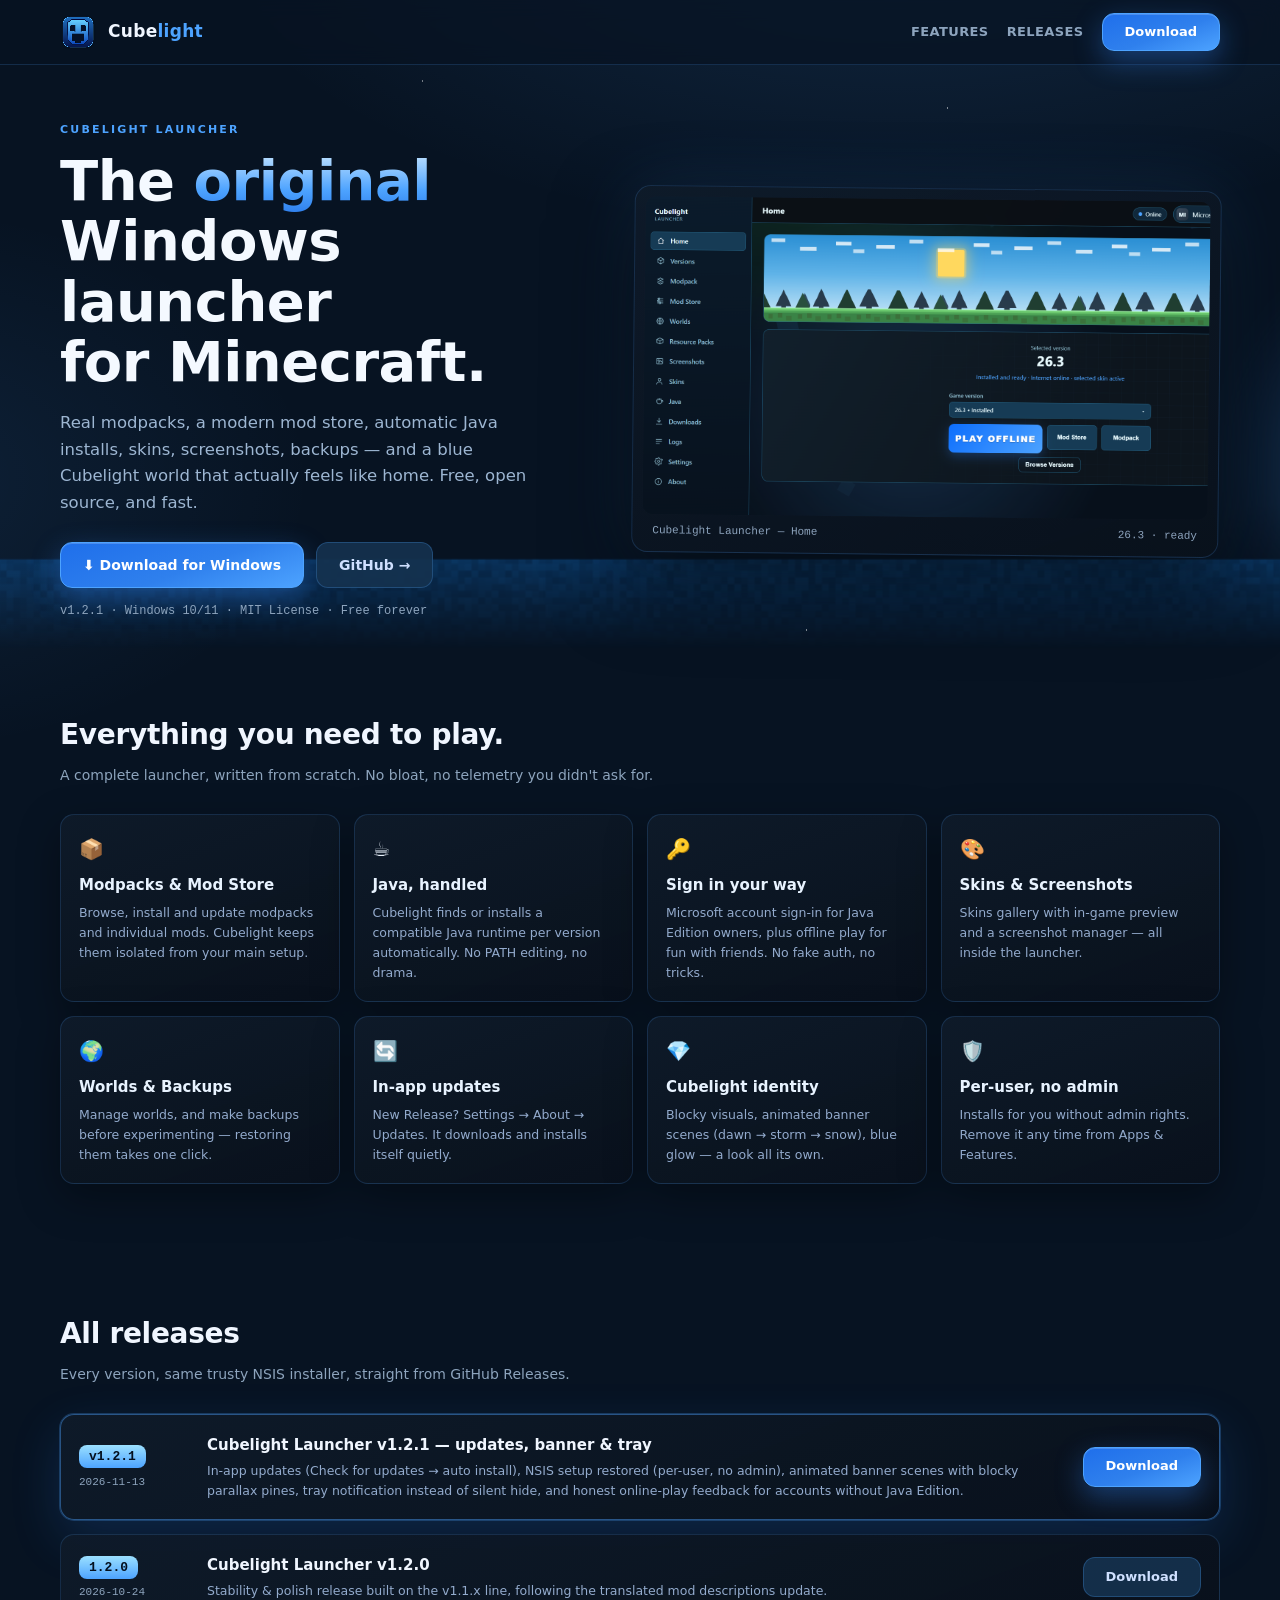
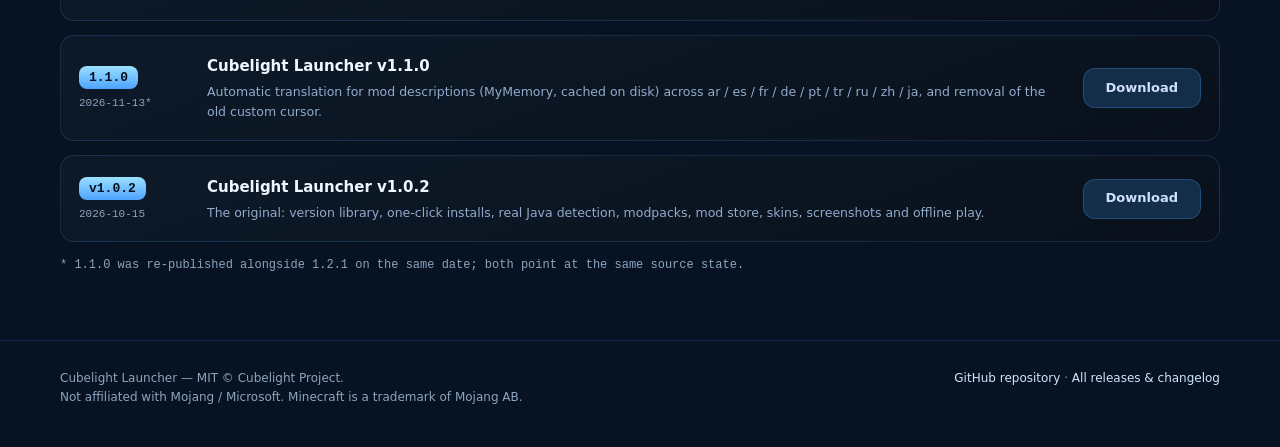
==== docs/index.html @ a9a55d33 "Add launcher website for GitHub Pages" ====
<!DOCTYPE html>
<html lang="en" dir="ltr">
<head>
<meta charset="utf-8">
<meta name="viewport" content="width=device-width, initial-scale=1">
<title>Cubelight Launcher — A modern, original Minecraft launcher for Windows</title>
<meta name="description" content="Cubelight Launcher is a modern, original Windows launcher for Minecraft: modpacks, mod store, skins, Java management and accounts. Free and open source.">
<link rel="icon" href="assets/app-icon.png" type="image/png">
<style>
  :root {
    --bg: #071322;
    --panel: #0f1b2a;
    --line: rgba(77, 163, 255, 0.18);
    --accent: #4da3ff;
    --accent-strong: #2f80ed;
    --muted: #8da4bd;
  }
  * { box-sizing: border-box; margin: 0; padding: 0; }
  html { scroll-behavior: smooth; }
  body {
    background: radial-gradient(1200px 600px at 70% -120px, rgba(77, 163, 255, 0.16), transparent 60%),
                radial-gradient(800px 500px at -10% 480px, rgba(77, 163, 255, 0.10), transparent 55%),
                var(--bg);
    color: #e8f1fa;
    font-family: "Segoe UI", system-ui, -apple-system, sans-serif;
    line-height: 1.6;
    overflow-x: hidden;
  }
  .stars::after {
    content: "";
    position: fixed; inset: 0; pointer-events: none; z-index: 0;
    background-image:
      radial-gradient(1.3px 1.3px at 12% 22%, rgba(255,255,255,.7) 50%, transparent 50%),
      radial-gradient(1.1px 1.1px at 33% 9%,  rgba(255,255,255,.55) 50%, transparent 50%),
      radial-gradient(1.6px 1.6px at 58% 30%, rgba(255,255,255,.8) 50%, transparent 50%),
      radial-gradient(1.2px 1.2px at 74% 12%,  rgba(255,255,255,.6) 50%, transparent 50%),
      radial-gradient(1.5px 1.5px at 88% 44%,  rgba(255,255,255,.75) 50%, transparent 50%),
      radial-gradient(1.1px 1.1px at 22% 62%,  rgba(255,255,255,.5) 50%, transparent 50%),
      radial-gradient(1.5px 1.5px at 63% 70%,  rgba(255,255,255,.65) 50%, transparent 50%);
    opacity: .8;
  }
  .wrap { width: min(1160px, 94vw); margin: 0 auto; position: relative; z-index: 1; }
  header.nav {
    position: sticky; top: 0; z-index: 20;
    backdrop-filter: blur(10px);
    background: rgba(7, 19, 34, 0.72);
    border-bottom: 1px solid var(--line);
  }
  .nav .wrap { display: flex; align-items: center; gap: 18px; height: 64px; }
  .brand { display: flex; align-items: center; gap: 12px; text-decoration: none; color: inherit; }
  .brand img { width: 36px; height: 36px; image-rendering: pixelated; }
  .brand .name { font-weight: 800; font-size: 17px; letter-spacing: .3px; color: #f0f6ff; }
  .brand .name span { color: var(--accent); }
  .nav .spacer { flex: 1; }
  .nav a.link { color: var(--muted); text-decoration: none; font-size: 13px; font-weight: 700; letter-spacing: .4px; text-transform: uppercase; }
  .nav a.link:hover { color: #cfe6ff; }

  .btn {
    display: inline-flex; align-items: center; gap: 10px;
    height: 46px; padding: 0 22px; border-radius: 12px;
    border: 1px solid rgba(77,163,255,.25);
    background: rgba(22, 50, 79, .9);
    color: #cfe0ff; font-size: 14px; font-weight: 700;
    text-decoration: none; cursor: pointer;
    transition: transform .15s ease, box-shadow .15s ease, background .15s ease, border-color .15s ease;
  }
  .btn:hover { transform: translateY(-1px); border-color: var(--accent); }
  .btn.primary {
    background: linear-gradient(160deg, #1f6feb 0%, #2f80ed 55%, #4da3ff 100%);
    border-color: var(--accent); color: #fff;
    box-shadow: 0 10px 28px rgba(47,128,237,.4), inset 0 1px 0 rgba(255,255,255,.18);
  }
  .btn.primary:hover { box-shadow: 0 14px 34px rgba(77,163,255,.5), inset 0 1px 0 rgba(255,255,255,.22); }

  .hero { padding: 56px 0 28px; }
  .hero .wrap { display: grid; grid-template-columns: 1fr 1.1fr; gap: 40px; align-items: center; }
  .eyebrow { font-size: 11px; letter-spacing: 2.2px; text-transform: uppercase; color: var(--accent); font-weight: 700; margin-bottom: 12px; }
  h1 { font-size: clamp(34px, 4.6vw, 56px); line-height: 1.08; font-weight: 900; color: #f4f9ff; letter-spacing: -0.5px; }
  h1 .b { background: linear-gradient(180deg, #cfeaff 0%, #4da3ff 65%, #2f80ed 100%); -webkit-background-clip: text; background-clip: text; color: transparent; }
  .sub { margin: 18px 0 26px; color: #9db6d2; font-size: 16.5px; max-width: 46ch; }
  .cta { display: flex; gap: 12px; flex-wrap: wrap; align-items: center; }
  .meta { margin-top: 14px; font-size: 12px; color: var(--muted); font-family: Consolas, "Cascadia Code", monospace; }

  .shot-frame {
    border-radius: 16px; border: 1px solid var(--line);
    background: linear-gradient(160deg, rgba(15,27,42,.9), rgba(9,17,28,.95));
    box-shadow: 0 30px 80px rgba(0,0,0,.6), 0 0 70px rgba(77,163,255,.15);
    padding: 10px;
    transform: rotate(.6deg);
  }
  .shot-frame img { width: 100%; display: block; border-radius: 10px; }
  .shot-caption { display: flex; justify-content: space-between; align-items: center; padding: 8px 10px 2px; font-size: 11px; color: var(--muted); font-family: Consolas, monospace; }

  .hero-bg {
    position: absolute; inset: 0; z-index: 0; pointer-events: none;
    background-image: url('assets/hero.png'); background-size: cover; background-position: center bottom; opacity: .55;
    mask-image: linear-gradient(180deg, transparent 0%, black 30%, black 75%, transparent 100%);
    -webkit-mask-image: linear-gradient(180deg, transparent 0%, black 30%, black 75%, transparent 100%);
  }

  section { padding: 64px 0; position: relative; }
  .section-title { font-size: 28px; font-weight: 800; color: #f0f6ff; letter-spacing: -0.3px; }
  .section-sub { color: var(--muted); margin-top: 6px; font-size: 14px; }

  .features { display: grid; grid-template-columns: repeat(4, 1fr); gap: 14px; margin-top: 28px; }
  .card {
    background: linear-gradient(160deg, rgba(15,27,42,.92), rgba(9,17,28,.96));
    border: 1px solid var(--line); border-radius: 14px; padding: 18px;
    box-shadow: 0 14px 40px rgba(0,0,0,.35);
  }
  .card h3 { font-size: 15px; color: #e8f3ff; margin-bottom: 6px; }
  .card p { font-size: 12.5px; color: #93abcd; }
  .icon { font-size: 20px; margin-bottom: 8px; }

  .releases { display: flex; flex-direction: column; gap: 14px; margin-top: 28px; }
  .rel { display: grid; grid-template-columns: 110px 1fr auto; gap: 18px; align-items: center;
         padding: 18px; border-radius: 14px; border: 1px solid var(--line);
         background: linear-gradient(160deg, rgba(15,27,42,.92), rgba(9,17,28,.96)); }
  .tag { font-family: Consolas, monospace; font-size: 13px; color: #04101f; background: linear-gradient(180deg,#9be0ff,#4da3ff);
         padding: 4px 10px; border-radius: 8px; font-weight: 700; text-align: center; }
  .rel.latest { border-color: rgba(77,163,255,.45); box-shadow: 0 0 0 1px rgba(77,163,255,.25), 0 18px 50px rgba(47,128,237,.18); }
  .rel h3 { font-size: 15px; color: #f0f6ff; }
  .rel p { font-size: 12.5px; color: #93abcd; margin-top: 4px; }
  .rel .date { font-size: 11px; color: var(--muted); font-family: Consolas, monospace; margin-top: 6px; }
  .rel .btn { height: 40px; font-size: 13px; white-space: nowrap; }

  footer { border-top: 1px solid var(--line); padding: 28px 0 40px; color: var(--muted); font-size: 12px; }
  footer a { color: #cfe6ff; text-decoration: none; }
  footer a:hover { text-decoration: underline; }
  .foot-wrap { display: flex; gap: 14px; justify-content: space-between; flex-wrap: wrap; }

  @media (max-width: 900px) {
    .hero .wrap { grid-template-columns: 1fr; }
    .features { grid-template-columns: repeat(2, 1fr); }
    .rel { grid-template-columns: 1fr; }
    .nav a.link.optional { display: none; }
  }
</style>
</head>
<body class="stars">

<header class="nav">
  <div class="wrap">
    <a class="brand" href="#top">
      <img src="assets/app-icon.png" alt="Cubelight icon">
      <span class="name">Cube<span>light</span></span>
    </a>
    <div class="spacer"></div>
    <a class="link optional" href="#features">Features</a>
    <a class="link optional" href="#releases">Releases</a>
    <a class="btn primary" href="https://github.com/nnssti/Cubelight-Launcher/releases/latest" style="height:38px;font-size:13px;">Download</a>
  </div>
</header>

<main id="top">
<section class="hero">
  <div class="hero-bg"></div>
  <div class="wrap">
    <div>
      <p class="eyebrow">Cubelight Launcher</p>
      <h1>The <span class="b">original</span><br>Windows launcher<br>for Minecraft.</h1>
      <p class="sub">Real modpacks, a modern mod store, automatic Java installs, skins, screenshots, backups — and a blue Cubelight world that actually feels like home. Free, open source, and fast.</p>
      <div class="cta">
        <a class="btn primary" href="https://github.com/nnssti/Cubelight-Launcher/releases/latest">⬇ Download for Windows</a>
        <a class="btn" href="https://github.com/nnssti/Cubelight-Launcher">GitHub →</a>
      </div>
      <p class="meta">v1.2.1 · Windows 10/11 · MIT License · Free forever</p>
    </div>
    <figure class="shot-frame">
      <img src="assets/shot-home.png" alt="Cubelight Launcher home screen">
      <figcaption class="shot-caption"><span>Cubelight Launcher — Home</span><span>26.3 · ready</span></figcaption>
    </figure>
  </div>
</section>

<section id="features">
  <div class="wrap">
    <h2 class="section-title">Everything you need to play.</h2>
    <p class="section-sub">A complete launcher, written from scratch. No bloat, no telemetry you didn't ask for.</p>
    <div class="features">
      <div class="card"><div class="icon">📦</div><h3>Modpacks &amp; Mod Store</h3><p>Browse, install and update modpacks and individual mods. Cubelight keeps them isolated from your main setup.</p></div>
      <div class="card"><div class="icon">☕</div><h3>Java, handled</h3><p>Cubelight finds or installs a compatible Java runtime per version automatically. No PATH editing, no drama.</p></div>
      <div class="card"><div class="icon">🔑</div><h3>Sign in your way</h3><p>Microsoft account sign-in for Java Edition owners, plus offline play for fun with friends. No fake auth, no tricks.</p></div>
      <div class="card"><div class="icon">🎨</div><h3>Skins &amp; Screenshots</h3><p>Skins gallery with in-game preview and a screenshot manager — all inside the launcher.</p></div>
      <div class="card"><div class="icon">🌍</div><h3>Worlds &amp; Backups</h3><p>Manage worlds, and make backups before experimenting — restoring them takes one click.</p></div>
      <div class="card"><div class="icon">🔄</div><h3>In-app updates</h3><p>New Release? Settings → About → Updates. It downloads and installs itself quietly.</p></div>
      <div class="card"><div class="icon">💎</div><h3>Cubelight identity</h3><p>Blocky visuals, animated banner scenes (dawn → storm → snow), blue glow — a look all its own.</p></div>
      <div class="card"><div class="icon">🛡️</div><h3>Per-user, no admin</h3><p>Installs for you without admin rights. Remove it any time from Apps &amp; Features.</p></div>
    </div>
  </div>
</section>

<section id="releases">
  <div class="wrap">
    <h2 class="section-title">All releases</h2>
    <p class="section-sub">Every version, same trusty NSIS installer, straight from GitHub Releases.</p>
    <div class="releases">

      <div class="rel latest">
        <div><span class="tag">v1.2.1</span><div class="date">2026-11-13</div></div>
        <div>
          <h3>Cubelight Launcher v1.2.1 — updates, banner &amp; tray</h3>
          <p>In-app updates (Check for updates → auto install), NSIS setup restored (per-user, no admin), animated banner scenes with blocky parallax pines, tray notification instead of silent hide, and honest online-play feedback for accounts without Java Edition.</p>
        </div>
        <a class="btn primary" href="https://github.com/nnssti/Cubelight-Launcher/releases/download/v1.2.1/CubelightSetup-1.2.1.exe">Download</a>
      </div>

      <div class="rel">
        <div><span class="tag">1.2.0</span><div class="date">2026-10-24</div></div>
        <div>
          <h3>Cubelight Launcher v1.2.0</h3>
          <p>Stability &amp; polish release built on the v1.1.x line, following the translated mod descriptions update.</p>
        </div>
        <a class="btn" href="https://github.com/nnssti/Cubelight-Launcher/releases/download/1.2.0/CubelightSetup-1.2.0.exe">Download</a>
      </div>

      <div class="rel">
        <div><span class="tag">1.1.0</span><div class="date">2026-11-13*</div></div>
        <div>
          <h3>Cubelight Launcher v1.1.0</h3>
          <p>Automatic translation for mod descriptions (MyMemory, cached on disk) across ar / es / fr / de / pt / tr / ru / zh / ja, and removal of the old custom cursor.</p>
        </div>
        <a class="btn" href="https://github.com/nnssti/Cubelight-Launcher/releases/download/1.1.0/CubelightSetup-1.1.0.exe">Download</a>
      </div>

      <div class="rel">
        <div><span class="tag">v1.0.2</span><div class="date">2026-10-15</div></div>
        <div>
          <h3>Cubelight Launcher v1.0.2</h3>
          <p>The original: version library, one-click installs, real Java detection, modpacks, mod store, skins, screenshots and offline play.</p>
        </div>
        <a class="btn" href="https://github.com/nnssti/Cubelight-Launcher/releases/download/v1.0.2/CubelightSetup-1.0.2.exe">Download</a>
      </div>

    </div>
    <p class="meta" style="margin-top:14px">* 1.1.0 was re-published alongside 1.2.1 on the same date; both point at the same source state.</p>
  </div>
</section>
</main>

<footer>
  <div class="wrap foot-wrap">
    <span>Cubelight Launcher — MIT © Cubelight Project.<br>Not affiliated with Mojang / Microsoft. Minecraft is a trademark of Mojang AB.</span>
    <span><a href="https://github.com/nnssti/Cubelight-Launcher">GitHub repository</a> · <a href="https://github.com/nnssti/Cubelight-Launcher/releases">All releases &amp; changelog</a></span>
  </div>
</footer>

</body>
</html>
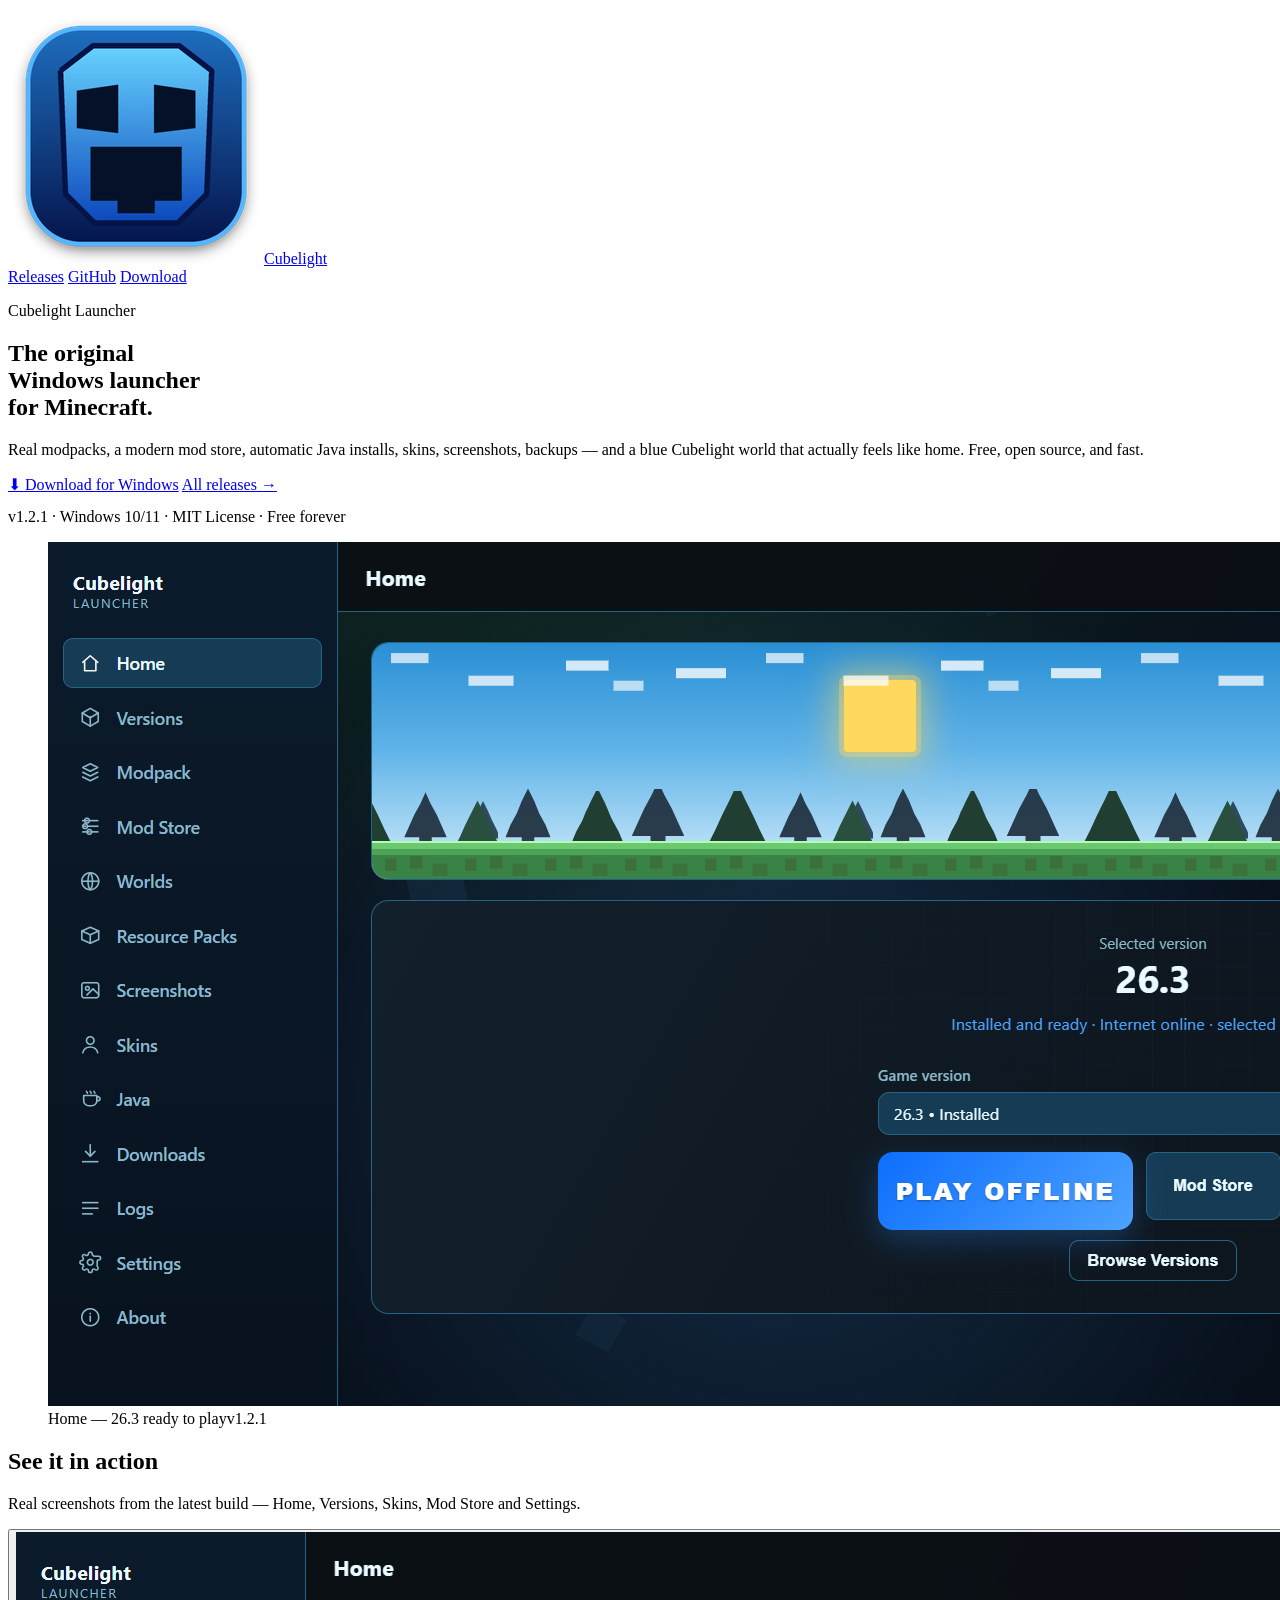
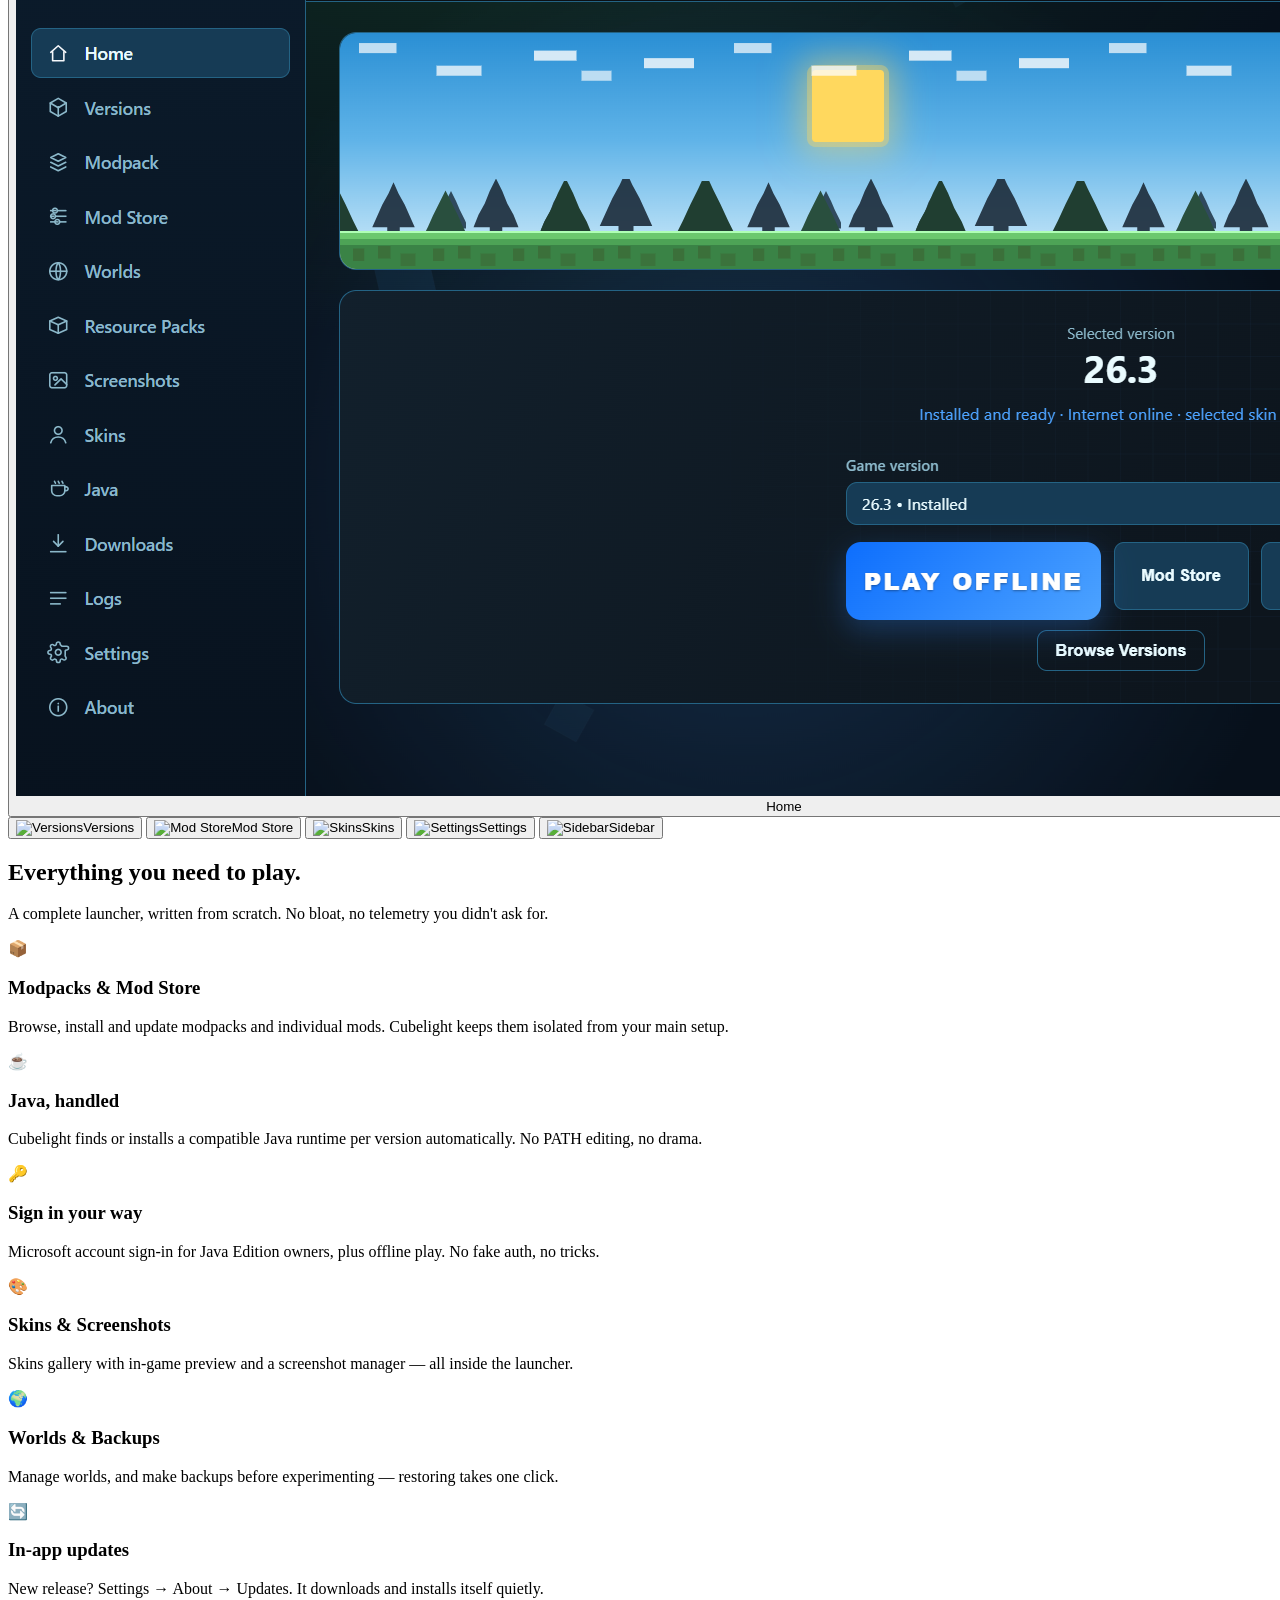
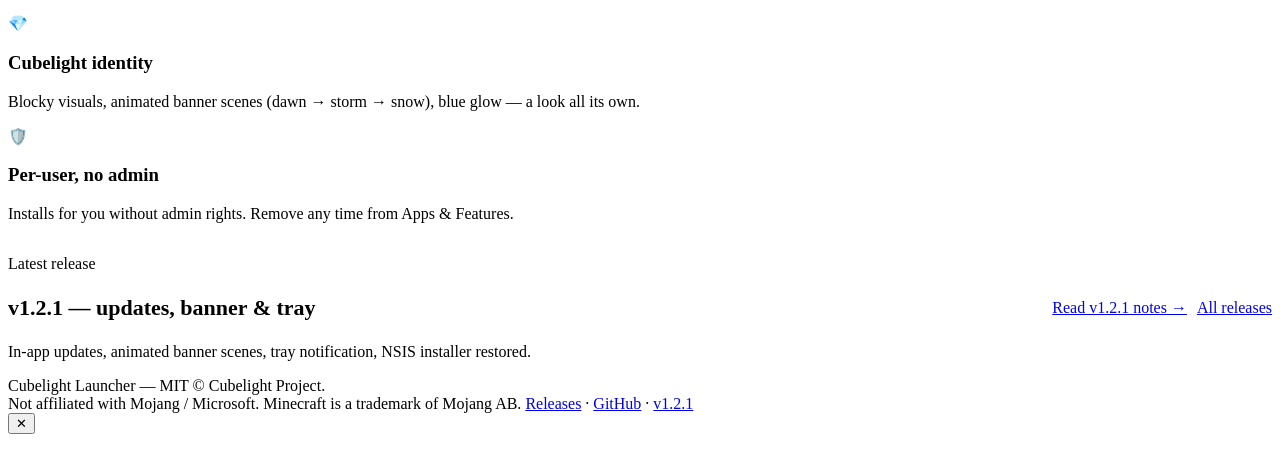
==== commit d2d1f8e5: "Site: multi-page layout with per-release pages and live GitHub releases" ====
--- a/docs/index.html
+++ b/docs/index.html
@@ -6,153 +6,21 @@
 <title>Cubelight Launcher — A modern, original Minecraft launcher for Windows</title>
 <meta name="description" content="Cubelight Launcher is a modern, original Windows launcher for Minecraft: modpacks, mod store, skins, Java management and accounts. Free and open source.">
 <link rel="icon" href="assets/app-icon.png" type="image/png">
-<style>
-  :root {
-    --bg: #071322;
-    --panel: #0f1b2a;
-    --line: rgba(77, 163, 255, 0.18);
-    --accent: #4da3ff;
-    --accent-strong: #2f80ed;
-    --muted: #8da4bd;
-  }
-  * { box-sizing: border-box; margin: 0; padding: 0; }
-  html { scroll-behavior: smooth; }
-  body {
-    background: radial-gradient(1200px 600px at 70% -120px, rgba(77, 163, 255, 0.16), transparent 60%),
-                radial-gradient(800px 500px at -10% 480px, rgba(77, 163, 255, 0.10), transparent 55%),
-                var(--bg);
-    color: #e8f1fa;
-    font-family: "Segoe UI", system-ui, -apple-system, sans-serif;
-    line-height: 1.6;
-    overflow-x: hidden;
-  }
-  .stars::after {
-    content: "";
-    position: fixed; inset: 0; pointer-events: none; z-index: 0;
-    background-image:
-      radial-gradient(1.3px 1.3px at 12% 22%, rgba(255,255,255,.7) 50%, transparent 50%),
-      radial-gradient(1.1px 1.1px at 33% 9%,  rgba(255,255,255,.55) 50%, transparent 50%),
-      radial-gradient(1.6px 1.6px at 58% 30%, rgba(255,255,255,.8) 50%, transparent 50%),
-      radial-gradient(1.2px 1.2px at 74% 12%,  rgba(255,255,255,.6) 50%, transparent 50%),
-      radial-gradient(1.5px 1.5px at 88% 44%,  rgba(255,255,255,.75) 50%, transparent 50%),
-      radial-gradient(1.1px 1.1px at 22% 62%,  rgba(255,255,255,.5) 50%, transparent 50%),
-      radial-gradient(1.5px 1.5px at 63% 70%,  rgba(255,255,255,.65) 50%, transparent 50%);
-    opacity: .8;
-  }
-  .wrap { width: min(1160px, 94vw); margin: 0 auto; position: relative; z-index: 1; }
-  header.nav {
-    position: sticky; top: 0; z-index: 20;
-    backdrop-filter: blur(10px);
-    background: rgba(7, 19, 34, 0.72);
-    border-bottom: 1px solid var(--line);
-  }
-  .nav .wrap { display: flex; align-items: center; gap: 18px; height: 64px; }
-  .brand { display: flex; align-items: center; gap: 12px; text-decoration: none; color: inherit; }
-  .brand img { width: 36px; height: 36px; image-rendering: pixelated; }
-  .brand .name { font-weight: 800; font-size: 17px; letter-spacing: .3px; color: #f0f6ff; }
-  .brand .name span { color: var(--accent); }
-  .nav .spacer { flex: 1; }
-  .nav a.link { color: var(--muted); text-decoration: none; font-size: 13px; font-weight: 700; letter-spacing: .4px; text-transform: uppercase; }
-  .nav a.link:hover { color: #cfe6ff; }
-
-  .btn {
-    display: inline-flex; align-items: center; gap: 10px;
-    height: 46px; padding: 0 22px; border-radius: 12px;
-    border: 1px solid rgba(77,163,255,.25);
-    background: rgba(22, 50, 79, .9);
-    color: #cfe0ff; font-size: 14px; font-weight: 700;
-    text-decoration: none; cursor: pointer;
-    transition: transform .15s ease, box-shadow .15s ease, background .15s ease, border-color .15s ease;
-  }
-  .btn:hover { transform: translateY(-1px); border-color: var(--accent); }
-  .btn.primary {
-    background: linear-gradient(160deg, #1f6feb 0%, #2f80ed 55%, #4da3ff 100%);
-    border-color: var(--accent); color: #fff;
-    box-shadow: 0 10px 28px rgba(47,128,237,.4), inset 0 1px 0 rgba(255,255,255,.18);
-  }
-  .btn.primary:hover { box-shadow: 0 14px 34px rgba(77,163,255,.5), inset 0 1px 0 rgba(255,255,255,.22); }
-
-  .hero { padding: 56px 0 28px; }
-  .hero .wrap { display: grid; grid-template-columns: 1fr 1.1fr; gap: 40px; align-items: center; }
-  .eyebrow { font-size: 11px; letter-spacing: 2.2px; text-transform: uppercase; color: var(--accent); font-weight: 700; margin-bottom: 12px; }
-  h1 { font-size: clamp(34px, 4.6vw, 56px); line-height: 1.08; font-weight: 900; color: #f4f9ff; letter-spacing: -0.5px; }
-  h1 .b { background: linear-gradient(180deg, #cfeaff 0%, #4da3ff 65%, #2f80ed 100%); -webkit-background-clip: text; background-clip: text; color: transparent; }
-  .sub { margin: 18px 0 26px; color: #9db6d2; font-size: 16.5px; max-width: 46ch; }
-  .cta { display: flex; gap: 12px; flex-wrap: wrap; align-items: center; }
-  .meta { margin-top: 14px; font-size: 12px; color: var(--muted); font-family: Consolas, "Cascadia Code", monospace; }
-
-  .shot-frame {
-    border-radius: 16px; border: 1px solid var(--line);
-    background: linear-gradient(160deg, rgba(15,27,42,.9), rgba(9,17,28,.95));
-    box-shadow: 0 30px 80px rgba(0,0,0,.6), 0 0 70px rgba(77,163,255,.15);
-    padding: 10px;
-    transform: rotate(.6deg);
-  }
-  .shot-frame img { width: 100%; display: block; border-radius: 10px; }
-  .shot-caption { display: flex; justify-content: space-between; align-items: center; padding: 8px 10px 2px; font-size: 11px; color: var(--muted); font-family: Consolas, monospace; }
-
-  .hero-bg {
-    position: absolute; inset: 0; z-index: 0; pointer-events: none;
-    background-image: url('assets/hero.png'); background-size: cover; background-position: center bottom; opacity: .55;
-    mask-image: linear-gradient(180deg, transparent 0%, black 30%, black 75%, transparent 100%);
-    -webkit-mask-image: linear-gradient(180deg, transparent 0%, black 30%, black 75%, transparent 100%);
-  }
-
-  section { padding: 64px 0; position: relative; }
-  .section-title { font-size: 28px; font-weight: 800; color: #f0f6ff; letter-spacing: -0.3px; }
-  .section-sub { color: var(--muted); margin-top: 6px; font-size: 14px; }
-
-  .features { display: grid; grid-template-columns: repeat(4, 1fr); gap: 14px; margin-top: 28px; }
-  .card {
-    background: linear-gradient(160deg, rgba(15,27,42,.92), rgba(9,17,28,.96));
-    border: 1px solid var(--line); border-radius: 14px; padding: 18px;
-    box-shadow: 0 14px 40px rgba(0,0,0,.35);
-  }
-  .card h3 { font-size: 15px; color: #e8f3ff; margin-bottom: 6px; }
-  .card p { font-size: 12.5px; color: #93abcd; }
-  .icon { font-size: 20px; margin-bottom: 8px; }
-
-  .releases { display: flex; flex-direction: column; gap: 14px; margin-top: 28px; }
-  .rel { display: grid; grid-template-columns: 110px 1fr auto; gap: 18px; align-items: center;
-         padding: 18px; border-radius: 14px; border: 1px solid var(--line);
-         background: linear-gradient(160deg, rgba(15,27,42,.92), rgba(9,17,28,.96)); }
-  .tag { font-family: Consolas, monospace; font-size: 13px; color: #04101f; background: linear-gradient(180deg,#9be0ff,#4da3ff);
-         padding: 4px 10px; border-radius: 8px; font-weight: 700; text-align: center; }
-  .rel.latest { border-color: rgba(77,163,255,.45); box-shadow: 0 0 0 1px rgba(77,163,255,.25), 0 18px 50px rgba(47,128,237,.18); }
-  .rel h3 { font-size: 15px; color: #f0f6ff; }
-  .rel p { font-size: 12.5px; color: #93abcd; margin-top: 4px; }
-  .rel .date { font-size: 11px; color: var(--muted); font-family: Consolas, monospace; margin-top: 6px; }
-  .rel .btn { height: 40px; font-size: 13px; white-space: nowrap; }
-
-  footer { border-top: 1px solid var(--line); padding: 28px 0 40px; color: var(--muted); font-size: 12px; }
-  footer a { color: #cfe6ff; text-decoration: none; }
-  footer a:hover { text-decoration: underline; }
-  .foot-wrap { display: flex; gap: 14px; justify-content: space-between; flex-wrap: wrap; }
-
-  @media (max-width: 900px) {
-    .hero .wrap { grid-template-columns: 1fr; }
-    .features { grid-template-columns: repeat(2, 1fr); }
-    .rel { grid-template-columns: 1fr; }
-    .nav a.link.optional { display: none; }
-  }
-</style>
+<link rel="stylesheet" href="assets/style.css">
 </head>
 <body class="stars">
 
 <header class="nav">
   <div class="wrap">
-    <a class="brand" href="#top">
-      <img src="assets/app-icon.png" alt="Cubelight icon">
-      <span class="name">Cube<span>light</span></span>
-    </a>
+    <a class="brand" href="index.html"><img src="assets/app-icon.png" alt="Cubelight icon"><span class="name">Cube<span>light</span></span></a>
     <div class="spacer"></div>
-    <a class="link optional" href="#features">Features</a>
-    <a class="link optional" href="#releases">Releases</a>
-    <a class="btn primary" href="https://github.com/nnssti/Cubelight-Launcher/releases/latest" style="height:38px;font-size:13px;">Download</a>
+    <a class="link optional" href="releases.html">Releases</a>
+    <a class="link optional" href="https://github.com/nnssti/Cubelight-Launcher">GitHub</a>
+    <a class="btn primary small" href="https://github.com/nnssti/Cubelight-Launcher/releases/latest">Download</a>
   </div>
 </header>
 
-<main id="top">
+<main>
 <section class="hero">
   <div class="hero-bg"></div>
   <div class="wrap">
@@ -162,14 +30,29 @@
       <p class="sub">Real modpacks, a modern mod store, automatic Java installs, skins, screenshots, backups — and a blue Cubelight world that actually feels like home. Free, open source, and fast.</p>
       <div class="cta">
         <a class="btn primary" href="https://github.com/nnssti/Cubelight-Launcher/releases/latest">⬇ Download for Windows</a>
-        <a class="btn" href="https://github.com/nnssti/Cubelight-Launcher">GitHub →</a>
+        <a class="btn" href="releases.html">All releases →</a>
       </div>
-      <p class="meta">v1.2.1 · Windows 10/11 · MIT License · Free forever</p>
+      <p class="meta" style="margin-top:14px">v1.2.1 · Windows 10/11 · MIT License · Free forever</p>
     </div>
     <figure class="shot-frame">
       <img src="assets/shot-home.png" alt="Cubelight Launcher home screen">
-      <figcaption class="shot-caption"><span>Cubelight Launcher — Home</span><span>26.3 · ready</span></figcaption>
+      <figcaption class="shot-caption"><span>Home — 26.3 ready to play</span><span>v1.2.1</span></figcaption>
     </figure>
+  </div>
+</section>
+
+<section id="gallery">
+  <div class="wrap">
+    <h2 class="section-title">See it in action</h2>
+    <p class="section-sub">Real screenshots from the latest build — Home, Versions, Skins, Mod Store and Settings.</p>
+    <div class="gallery">
+      <button class="shot" data-full="assets/shot-home.png" data-caption="Home — pick a version, hit Play"><img src="assets/shot-home.png" alt="Home"><span class="tag">Home</span></button>
+      <button class="shot" data-full="assets/shots/shot-versions.png" data-caption="Versions — everything from snapshots to very old releases"><img src="assets/shots/shot-versions.png" alt="Versions"><span class="tag">Versions</span></button>
+      <button class="shot" data-full="assets/shots/shot-mods.png" data-caption="Mod Store — mods and modpacks with one-click install"><img src="assets/shots/shot-mods.png" alt="Mod Store"><span class="tag">Mod Store</span></button>
+      <button class="shot" data-full="assets/shots/shot-skins.png" data-caption="Skins — vanilla + your own, with in-app preview"><img src="assets/shots/shot-skins.png" alt="Skins"><span class="tag">Skins</span></button>
+      <button class="shot" data-full="assets/shots/shot-settings.png" data-caption="Settings — everything about the launcher in one place"><img src="assets/shots/shot-settings.png" alt="Settings"><span class="tag">Settings</span></button>
+      <button class="shot" data-full="assets/shots/shot-sidebar.png" data-caption="Every screen, one sidebar away"><img src="assets/shots/shot-sidebar.png" alt="Sidebar" style="object-fit:contain;background:var(--panel)"><span class="tag">Sidebar</span></button>
+    </div>
   </div>
 </section>
 
@@ -180,60 +63,29 @@
     <div class="features">
       <div class="card"><div class="icon">📦</div><h3>Modpacks &amp; Mod Store</h3><p>Browse, install and update modpacks and individual mods. Cubelight keeps them isolated from your main setup.</p></div>
       <div class="card"><div class="icon">☕</div><h3>Java, handled</h3><p>Cubelight finds or installs a compatible Java runtime per version automatically. No PATH editing, no drama.</p></div>
-      <div class="card"><div class="icon">🔑</div><h3>Sign in your way</h3><p>Microsoft account sign-in for Java Edition owners, plus offline play for fun with friends. No fake auth, no tricks.</p></div>
+      <div class="card"><div class="icon">🔑</div><h3>Sign in your way</h3><p>Microsoft account sign-in for Java Edition owners, plus offline play. No fake auth, no tricks.</p></div>
       <div class="card"><div class="icon">🎨</div><h3>Skins &amp; Screenshots</h3><p>Skins gallery with in-game preview and a screenshot manager — all inside the launcher.</p></div>
-      <div class="card"><div class="icon">🌍</div><h3>Worlds &amp; Backups</h3><p>Manage worlds, and make backups before experimenting — restoring them takes one click.</p></div>
-      <div class="card"><div class="icon">🔄</div><h3>In-app updates</h3><p>New Release? Settings → About → Updates. It downloads and installs itself quietly.</p></div>
+      <div class="card"><div class="icon">🌍</div><h3>Worlds &amp; Backups</h3><p>Manage worlds, and make backups before experimenting — restoring takes one click.</p></div>
+      <div class="card"><div class="icon">🔄</div><h3>In-app updates</h3><p>New release? Settings → About → Updates. It downloads and installs itself quietly.</p></div>
       <div class="card"><div class="icon">💎</div><h3>Cubelight identity</h3><p>Blocky visuals, animated banner scenes (dawn → storm → snow), blue glow — a look all its own.</p></div>
-      <div class="card"><div class="icon">🛡️</div><h3>Per-user, no admin</h3><p>Installs for you without admin rights. Remove it any time from Apps &amp; Features.</p></div>
+      <div class="card"><div class="icon">🛡️</div><h3>Per-user, no admin</h3><p>Installs for you without admin rights. Remove any time from Apps &amp; Features.</p></div>
     </div>
   </div>
 </section>
 
-<section id="releases">
+<section id="latest">
   <div class="wrap">
-    <h2 class="section-title">All releases</h2>
-    <p class="section-sub">Every version, same trusty NSIS installer, straight from GitHub Releases.</p>
-    <div class="releases">
-
-      <div class="rel latest">
-        <div><span class="tag">v1.2.1</span><div class="date">2026-11-13</div></div>
-        <div>
-          <h3>Cubelight Launcher v1.2.1 — updates, banner &amp; tray</h3>
-          <p>In-app updates (Check for updates → auto install), NSIS setup restored (per-user, no admin), animated banner scenes with blocky parallax pines, tray notification instead of silent hide, and honest online-play feedback for accounts without Java Edition.</p>
-        </div>
-        <a class="btn primary" href="https://github.com/nnssti/Cubelight-Launcher/releases/download/v1.2.1/CubelightSetup-1.2.1.exe">Download</a>
+    <div class="card" style="display:flex;gap:24px;align-items:center;justify-content:space-between;flex-wrap:wrap;border-color:var(--line-strong)">
+      <div>
+        <p class="eyebrow" style="margin-bottom:6px">Latest release</p>
+        <h3 style="font-size:22px;color:var(--text-bright)">v1.2.1 — updates, banner &amp; tray</h3>
+        <p class="section-sub" style="margin-top:6px">In-app updates, animated banner scenes, tray notification, NSIS installer restored.</p>
       </div>
-
-      <div class="rel">
-        <div><span class="tag">1.2.0</span><div class="date">2026-10-24</div></div>
-        <div>
-          <h3>Cubelight Launcher v1.2.0</h3>
-          <p>Stability &amp; polish release built on the v1.1.x line, following the translated mod descriptions update.</p>
-        </div>
-        <a class="btn" href="https://github.com/nnssti/Cubelight-Launcher/releases/download/1.2.0/CubelightSetup-1.2.0.exe">Download</a>
+      <div style="display:flex;gap:10px;flex-wrap:wrap">
+        <a class="btn primary" href="release-v1.2.1.html">Read v1.2.1 notes →</a>
+        <a class="btn" href="releases.html">All releases</a>
       </div>
-
-      <div class="rel">
-        <div><span class="tag">1.1.0</span><div class="date">2026-11-13*</div></div>
-        <div>
-          <h3>Cubelight Launcher v1.1.0</h3>
-          <p>Automatic translation for mod descriptions (MyMemory, cached on disk) across ar / es / fr / de / pt / tr / ru / zh / ja, and removal of the old custom cursor.</p>
-        </div>
-        <a class="btn" href="https://github.com/nnssti/Cubelight-Launcher/releases/download/1.1.0/CubelightSetup-1.1.0.exe">Download</a>
-      </div>
-
-      <div class="rel">
-        <div><span class="tag">v1.0.2</span><div class="date">2026-10-15</div></div>
-        <div>
-          <h3>Cubelight Launcher v1.0.2</h3>
-          <p>The original: version library, one-click installs, real Java detection, modpacks, mod store, skins, screenshots and offline play.</p>
-        </div>
-        <a class="btn" href="https://github.com/nnssti/Cubelight-Launcher/releases/download/v1.0.2/CubelightSetup-1.0.2.exe">Download</a>
-      </div>
-
     </div>
-    <p class="meta" style="margin-top:14px">* 1.1.0 was re-published alongside 1.2.1 on the same date; both point at the same source state.</p>
   </div>
 </section>
 </main>
@@ -241,9 +93,31 @@
 <footer>
   <div class="wrap foot-wrap">
     <span>Cubelight Launcher — MIT © Cubelight Project.<br>Not affiliated with Mojang / Microsoft. Minecraft is a trademark of Mojang AB.</span>
-    <span><a href="https://github.com/nnssti/Cubelight-Launcher">GitHub repository</a> · <a href="https://github.com/nnssti/Cubelight-Launcher/releases">All releases &amp; changelog</a></span>
+    <span><a href="releases.html">Releases</a> · <a href="https://github.com/nnssti/Cubelight-Launcher">GitHub</a> · <a href="release-v1.2.1.html">v1.2.1</a></span>
   </div>
 </footer>
 
+<div class="lightbox" id="lightbox" role="dialog" aria-label="Screenshot preview">
+  <button type="button" aria-label="Close">✕</button>
+  <img id="lightbox-img" alt="">
+  <p id="lightbox-cap"></p>
+</div>
+
+<script>
+  (function () {
+    var lb = document.getElementById('lightbox');
+    var img = document.getElementById('lightbox-img');
+    var cap = document.getElementById('lightbox-cap');
+    document.querySelectorAll('.shot').forEach(function (btn) {
+      btn.addEventListener('click', function () {
+        img.src = btn.getAttribute('data-full');
+        cap.textContent = btn.getAttribute('data-caption') || '';
+        lb.classList.add('open');
+      });
+    });
+    lb.addEventListener('click', function (e) { if (e.target === lb || e.target.tagName === 'BUTTON') lb.classList.remove('open'); });
+    document.addEventListener('keydown', function (e) { if (e.key === 'Escape') lb.classList.remove('open'); });
+  })();
+</script>
 </body>
 </html>
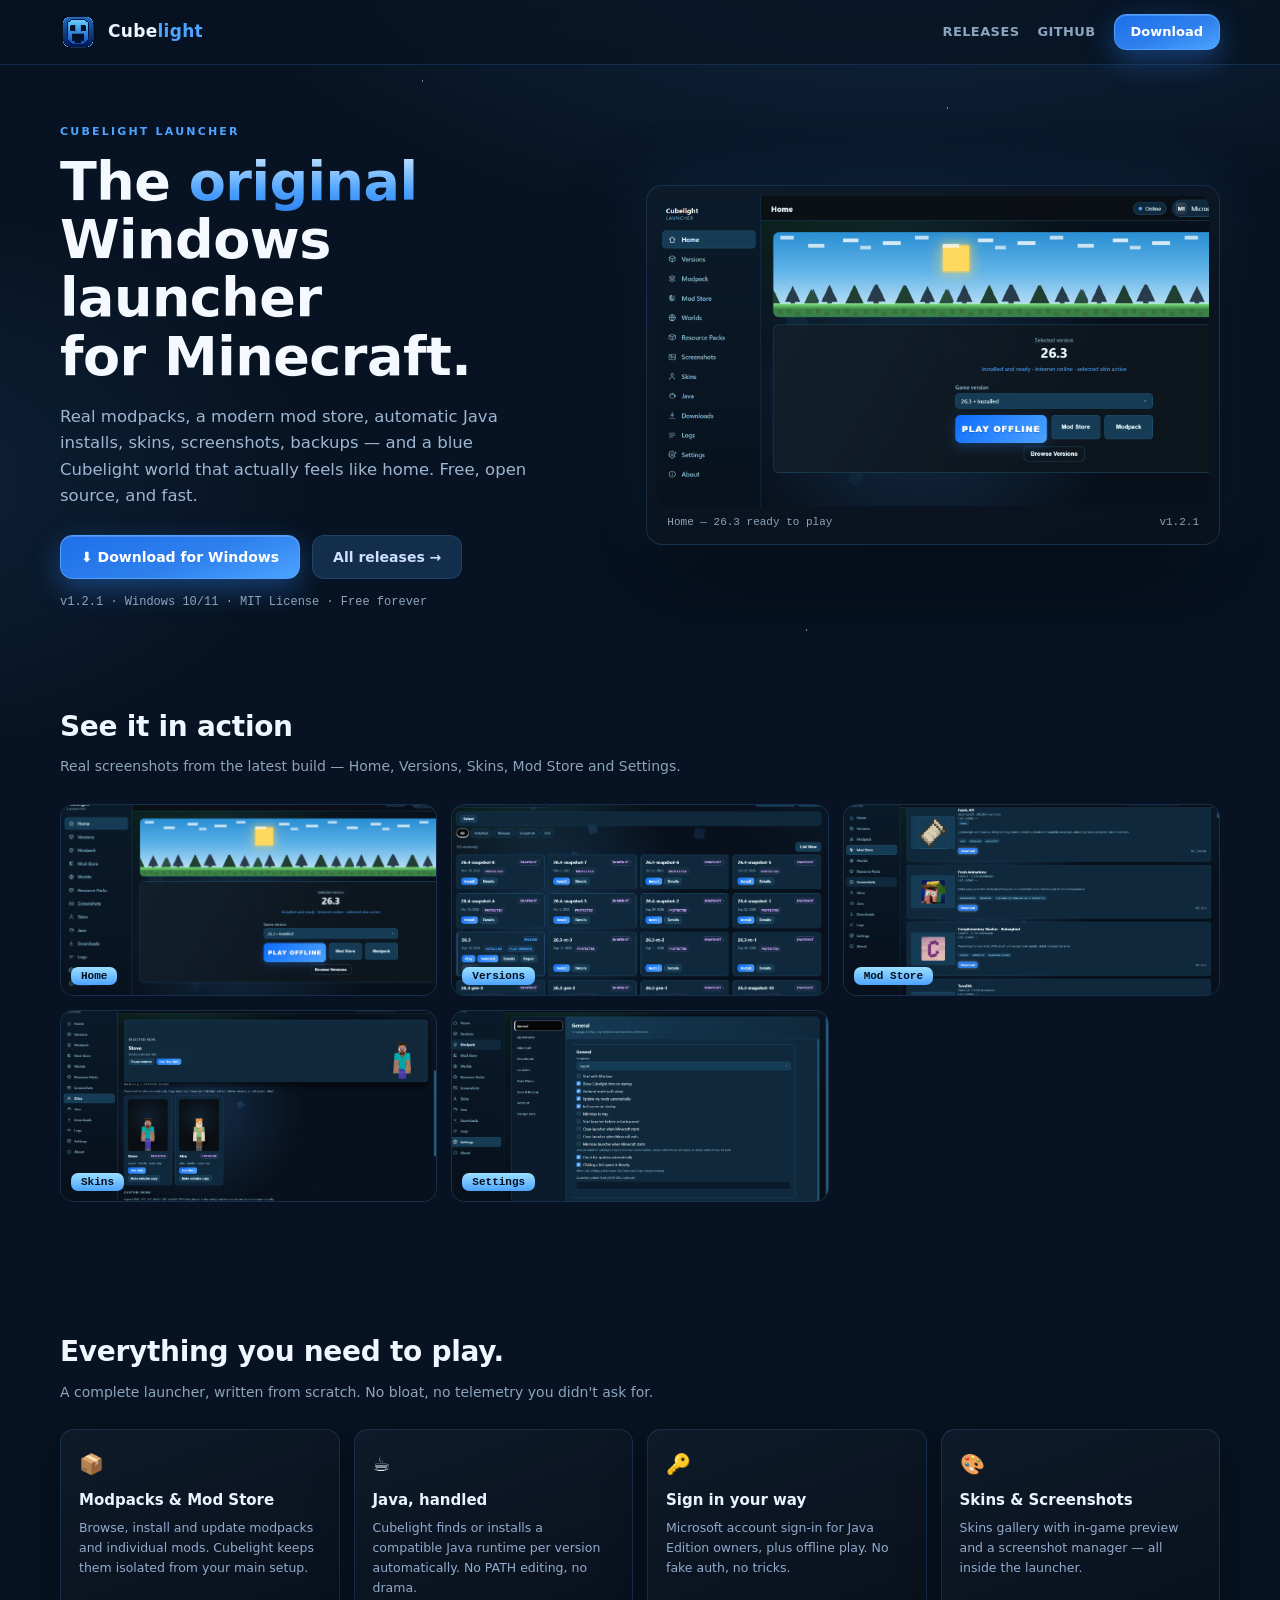
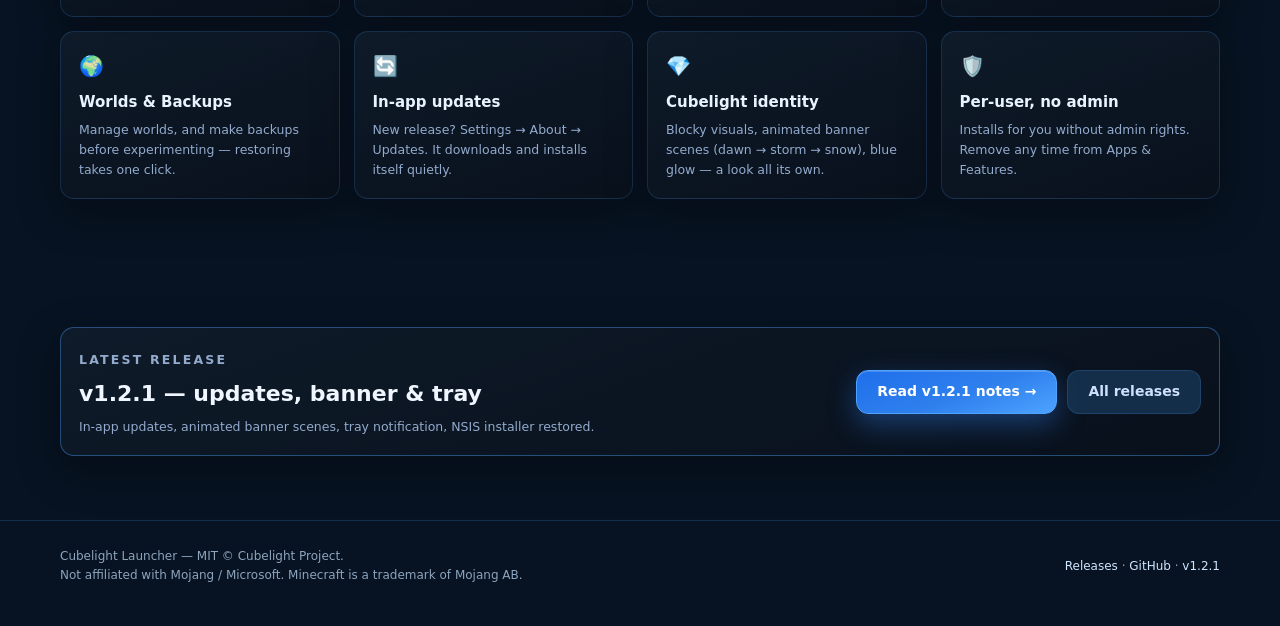
==== commit a3f14c14: "Site: per-release shots, Danger zone section images, removed sidebar screenshot" ====
--- a/docs/index.html
+++ b/docs/index.html
@@ -51,7 +51,6 @@
       <button class="shot" data-full="assets/shots/shot-mods.png" data-caption="Mod Store — mods and modpacks with one-click install"><img src="assets/shots/shot-mods.png" alt="Mod Store"><span class="tag">Mod Store</span></button>
       <button class="shot" data-full="assets/shots/shot-skins.png" data-caption="Skins — vanilla + your own, with in-app preview"><img src="assets/shots/shot-skins.png" alt="Skins"><span class="tag">Skins</span></button>
       <button class="shot" data-full="assets/shots/shot-settings.png" data-caption="Settings — everything about the launcher in one place"><img src="assets/shots/shot-settings.png" alt="Settings"><span class="tag">Settings</span></button>
-      <button class="shot" data-full="assets/shots/shot-sidebar.png" data-caption="Every screen, one sidebar away"><img src="assets/shots/shot-sidebar.png" alt="Sidebar" style="object-fit:contain;background:var(--panel)"><span class="tag">Sidebar</span></button>
     </div>
   </div>
 </section>
--- a/docs/assets/style.css
+++ b/docs/assets/style.css
@@ -0,0 +1,170 @@
+/* Cubelight Launcher — site design system */
+:root {
+  --bg: #071322;
+  --panel: #0f1b2a;
+  --panel-2: #0b1624;
+  --line: rgba(77, 163, 255, 0.18);
+  --line-strong: rgba(77, 163, 255, 0.4);
+  --accent: #4da3ff;
+  --accent-strong: #2f80ed;
+  --muted: #8da4bd;
+  --text: #e8f1fa;
+  --text-bright: #f0f6ff;
+}
+* { box-sizing: border-box; margin: 0; padding: 0; }
+html { scroll-behavior: smooth; }
+body {
+  background: radial-gradient(1200px 600px at 70% -120px, rgba(77,163,255,.16), transparent 60%),
+              radial-gradient(800px 500px at -10% 480px, rgba(77,163,255,.10), transparent 55%),
+              var(--bg);
+  color: var(--text);
+  font-family: "Segoe UI", system-ui, -apple-system, sans-serif;
+  line-height: 1.6;
+  overflow-x: hidden;
+}
+.stars::after {
+  content: ""; position: fixed; inset: 0; pointer-events: none; z-index: 0;
+  background-image:
+    radial-gradient(1.3px 1.3px at 12% 22%, rgba(255,255,255,.7) 50%, transparent 50%),
+    radial-gradient(1.1px 1.1px at 33% 9%,  rgba(255,255,255,.55) 50%, transparent 50%),
+    radial-gradient(1.6px 1.6px at 58% 30%, rgba(255,255,255,.8) 50%, transparent 50%),
+    radial-gradient(1.2px 1.2px at 74% 12%,  rgba(255,255,255,.6) 50%, transparent 50%),
+    radial-gradient(1.5px 1.5px at 88% 44%,  rgba(255,255,255,.75) 50%, transparent 50%),
+    radial-gradient(1.1px 1.1px at 22% 62%,  rgba(255,255,255,.5) 50%, transparent 50%),
+    radial-gradient(1.5px 1.5px at 63% 70%,  rgba(255,255,255,.65) 50%, transparent 50%);
+  opacity: .8;
+}
+.wrap { width: min(1160px, 94vw); margin: 0 auto; position: relative; z-index: 1; }
+
+/* ---- nav ---- */
+header.nav { position: sticky; top: 0; z-index: 30; backdrop-filter: blur(10px);
+  background: rgba(7,19,34,.75); border-bottom: 1px solid var(--line); }
+.nav .wrap { display: flex; align-items: center; gap: 18px; height: 64px; }
+.brand { display: flex; align-items: center; gap: 12px; text-decoration: none; color: inherit; }
+.brand img { width: 36px; height: 36px; image-rendering: pixelated; }
+.brand .name { font-weight: 800; font-size: 17px; letter-spacing: .3px; color: #f0f6ff; }
+.brand .name span { color: var(--accent); }
+.nav .spacer { flex: 1; }
+.nav a.link { color: var(--muted); text-decoration: none; font-size: 13px; font-weight: 700;
+  letter-spacing: .4px; text-transform: uppercase; }
+.nav a.link:hover, .nav a.link.active { color: #cfe6ff; }
+
+/* ---- buttons ---- */
+.btn { display: inline-flex; align-items: center; gap: 8px; height: 44px; padding: 0 20px;
+  border-radius: 12px; border: 1px solid var(--line); background: rgba(22,50,79,.9);
+  color: #cfe0ff; font-size: 14px; font-weight: 700; text-decoration: none; cursor: pointer;
+  transition: transform .15s, box-shadow .15s, background .15s, border-color .15s; }
+.btn:hover { transform: translateY(-1px); border-color: var(--accent); }
+.btn.primary { background: linear-gradient(160deg, #1f6feb 0%, #2f80ed 55%, #4da3ff 100%);
+  border-color: var(--accent); color: #fff;
+  box-shadow: 0 10px 28px rgba(47,128,237,.4), inset 0 1px 0 rgba(255,255,255,.18); }
+.btn.primary:hover { box-shadow: 0 14px 34px rgba(77,163,255,.5); }
+.btn.small { height: 36px; font-size: 13px; padding: 0 16px; }
+.btn.ghost { background: transparent; }
+
+/* ---- generic sections ---- */
+section { padding: 64px 0; }
+.section-title { font-size: 28px; font-weight: 800; color: var(--text-bright); letter-spacing: -.3px; }
+.section-sub { color: var(--muted); margin-top: 6px; font-size: 14px; }
+.eyebrow { font-size: 11px; letter-spacing: 2.2px; text-transform: uppercase; color: var(--accent); font-weight: 700; margin-bottom: 12px; }
+.meta { color: var(--muted); font-size: 12px; font-family: Consolas, "Cascadia Code", monospace; }
+
+/* ---- cards ---- */
+.card { background: linear-gradient(160deg, rgba(15,27,42,.94), rgba(9,17,28,.97));
+  border: 1px solid var(--line); border-radius: 14px; padding: 18px;
+  box-shadow: 0 14px 40px rgba(0,0,0,.35); }
+.card h3 { font-size: 15px; color: #e8f3ff; margin-bottom: 6px; }
+.card p { font-size: 12.5px; color: #93abcd; }
+.icon { font-size: 20px; margin-bottom: 8px; }
+
+/* ---- hero / home ---- */
+.hero { padding: 52px 0 28px; position: relative; }
+.hero .wrap { display: grid; grid-template-columns: 1fr 1.05fr; gap: 40px; align-items: center; }
+.hero-bg { position: absolute; inset: 0; z-index: 0; pointer-events: none;
+  background-image: url('assets/hero.png'); background-size: cover; background-position: center bottom;
+  opacity: .55; mask-image: linear-gradient(180deg, transparent 0%, black 28%, black 78%, transparent 100%);
+  -webkit-mask-image: linear-gradient(180deg, transparent 0%, black 28%, black 78%, transparent 100%); }
+.eyebrow { display: inline-block; }
+h1 { font-size: clamp(32px, 4.6vw, 54px); line-height: 1.08; font-weight: 900; color: #f4f9ff; letter-spacing: -.5px; }
+h1 .b { background: linear-gradient(180deg, #cfeaff 0%, #4da3ff 65%, #2f80ed 100%);
+  -webkit-background-clip: text; background-clip: text; color: transparent; -webkit-text-fill-color: transparent; }
+.sub { margin: 18px 0 26px; color: #9db6d2; font-size: 16.5px; max-width: 46ch; }
+.cta { display: flex; gap: 12px; flex-wrap: wrap; align-items: center; }
+
+.shot-frame { border-radius: 16px; border: 1px solid var(--line);
+  background: linear-gradient(160deg, rgba(15,27,42,.9), rgba(9,17,28,.95));
+  box-shadow: 0 30px 80px rgba(0,0,0,.6), 0 0 70px rgba(77,163,255,.15); padding: 10px; }
+.shot-frame img { width: 100%; display: block; border-radius: 10px; }
+.shot-caption { display: flex; justify-content: space-between; gap: 8px; padding: 8px 10px 2px;
+  font-size: 11px; color: var(--muted); font-family: Consolas, monospace; }
+
+/* ---- gallery ---- */
+.gallery { display: grid; grid-template-columns: repeat(3, 1fr); gap: 14px; margin-top: 26px; }
+.shot { position: relative; border-radius: 14px; overflow: hidden; border: 1px solid var(--line);
+  background: var(--panel-2); cursor: zoom-in; padding: 0; text-align: left; }
+.shot img { width: 100%; height: 190px; object-fit: cover; display: block; transition: transform .3s; }
+.shot:hover img { transform: scale(1.04); }
+.shot .tag { position: absolute; left: 10px; bottom: 10px; font-size: 11px; font-weight: 700;
+  color: #04101f; background: linear-gradient(180deg, #9be0ff, #4da3ff); padding: 3px 10px; border-radius: 7px; }
+.lightbox { position: fixed; inset: 0; z-index: 60; background: rgba(4,10,18,.86); display: none;
+  align-items: center; justify-content: center; flex-direction: column; gap: 12px; }
+.lightbox.open { display: flex; }
+.lightbox img { max-width: min(1200px, 94vw); max-height: 82vh; border-radius: 10px; border: 1px solid var(--line-strong); }
+.lightbox p { color: var(--muted); font-size: 12px; font-family: Consolas, monospace; }
+.lightbox button { position: absolute; top: 18px; right: 22px; width: 42px; height: 42px; border-radius: 10px;
+  border: 1px solid var(--line-strong); background: var(--panel); color: var(--text); font-size: 20px; cursor: pointer; }
+
+/* ---- features ---- */
+.features { display: grid; grid-template-columns: repeat(4, 1fr); gap: 14px; margin-top: 26px; }
+
+/* ---- releases list ---- */
+.releases { display: flex; flex-direction: column; gap: 14px; margin-top: 26px; }
+.rel { display: grid; grid-template-columns: 108px 1fr auto; gap: 18px; align-items: center;
+  padding: 18px; border-radius: 14px; border: 1px solid var(--line);
+  background: linear-gradient(160deg, rgba(15,27,42,.94), rgba(9,17,28,.97)); }
+.rel.latest { border-color: var(--line-strong); box-shadow: 0 0 0 1px rgba(77,163,255,.25), 0 18px 50px rgba(47,128,237,.18); }
+.tag { display: inline-block; font-family: Consolas, monospace; font-size: 13px; color: #04101f;
+  background: linear-gradient(180deg, #9be0ff, #4da3ff); padding: 4px 10px; border-radius: 8px; font-weight: 700; }
+.rel h3 { font-size: 15px; color: var(--text-bright); }
+.rel p { font-size: 12.5px; color: #93abcd; margin-top: 4px; }
+.rel .date { font-size: 11px; color: var(--muted); font-family: Consolas, monospace; margin-top: 6px; }
+.rel .btn { white-space: nowrap; }
+.rel-actions { display: flex; flex-direction: column; gap: 8px; }
+.tag.new { background: linear-gradient(180deg, #ffe08a, #ffb74a); }
+.loading, .error { color: var(--muted); font-size: 13px; padding: 22px; text-align: center; border: 1px dashed var(--line); border-radius: 14px; margin-top: 26px; }
+
+/* ---- version pages ---- */
+.version-hero { padding: 44px 0 8px; }
+.crumb { font-size: 11px; color: var(--muted); text-transform: uppercase; letter-spacing: 1.5px; margin-bottom: 12px; }
+.crumb a { color: var(--accent); text-decoration: none; }
+h1.release { font-size: clamp(28px, 4vw, 44px); font-weight: 900; color: #f4f9ff; }
+.release-body { margin: 34px 0; padding: 26px; border-radius: 16px; border: 1px solid var(--line);
+  background: linear-gradient(160deg, rgba(15,27,42,.94), rgba(9,17,28,.97)); }
+.release-body h2 { font-size: 17px; margin: 18px 0 8px; color: #e8f3ff; }
+.release-body h2:first-child { margin-top: 0; }
+.release-body p { color: #b6cbe2; font-size: 14px; margin-bottom: 8px; }
+.release-body ul { padding-left: 20px; margin: 6px 0 10px; }
+.release-body li { color: #b6cbe2; font-size: 14px; margin: 4px 0; }
+.spec-grid { display: grid; grid-template-columns: repeat(4, 1fr); gap: 12px; margin-top: 18px; }
+.spec { background: var(--panel-2); border: 1px solid var(--line); border-radius: 12px; padding: 12px; }
+.spec .k { font-size: 10px; letter-spacing: 1.4px; text-transform: uppercase; color: var(--muted); }
+.spec .v { font-size: 13px; color: var(--text-bright); margin-top: 4px; font-family: Consolas, monospace; }
+
+/* ---- footer ---- */
+footer { border-top: 1px solid var(--line); padding: 26px 0 40px; color: var(--muted); font-size: 12px; }
+.foot-wrap { display: flex; gap: 14px; justify-content: space-between; flex-wrap: wrap; align-items: center; }
+footer a { color: #cfe6ff; text-decoration: none; }
+footer a:hover { text-decoration: underline; }
+
+@media (max-width: 900px) {
+  .hero .wrap { grid-template-columns: 1fr; }
+  .features { grid-template-columns: repeat(2, 1fr); }
+  .gallery { grid-template-columns: repeat(2, 1fr); }
+  .rel { grid-template-columns: 1fr; }
+  .spec-grid { grid-template-columns: repeat(2, 1fr); }
+  .nav a.optional { display: none; }
+}
+@media (max-width: 560px) {
+  .features { grid-template-columns: 1fr; }
+  .gallery { grid-template-columns: 1fr; }
+}
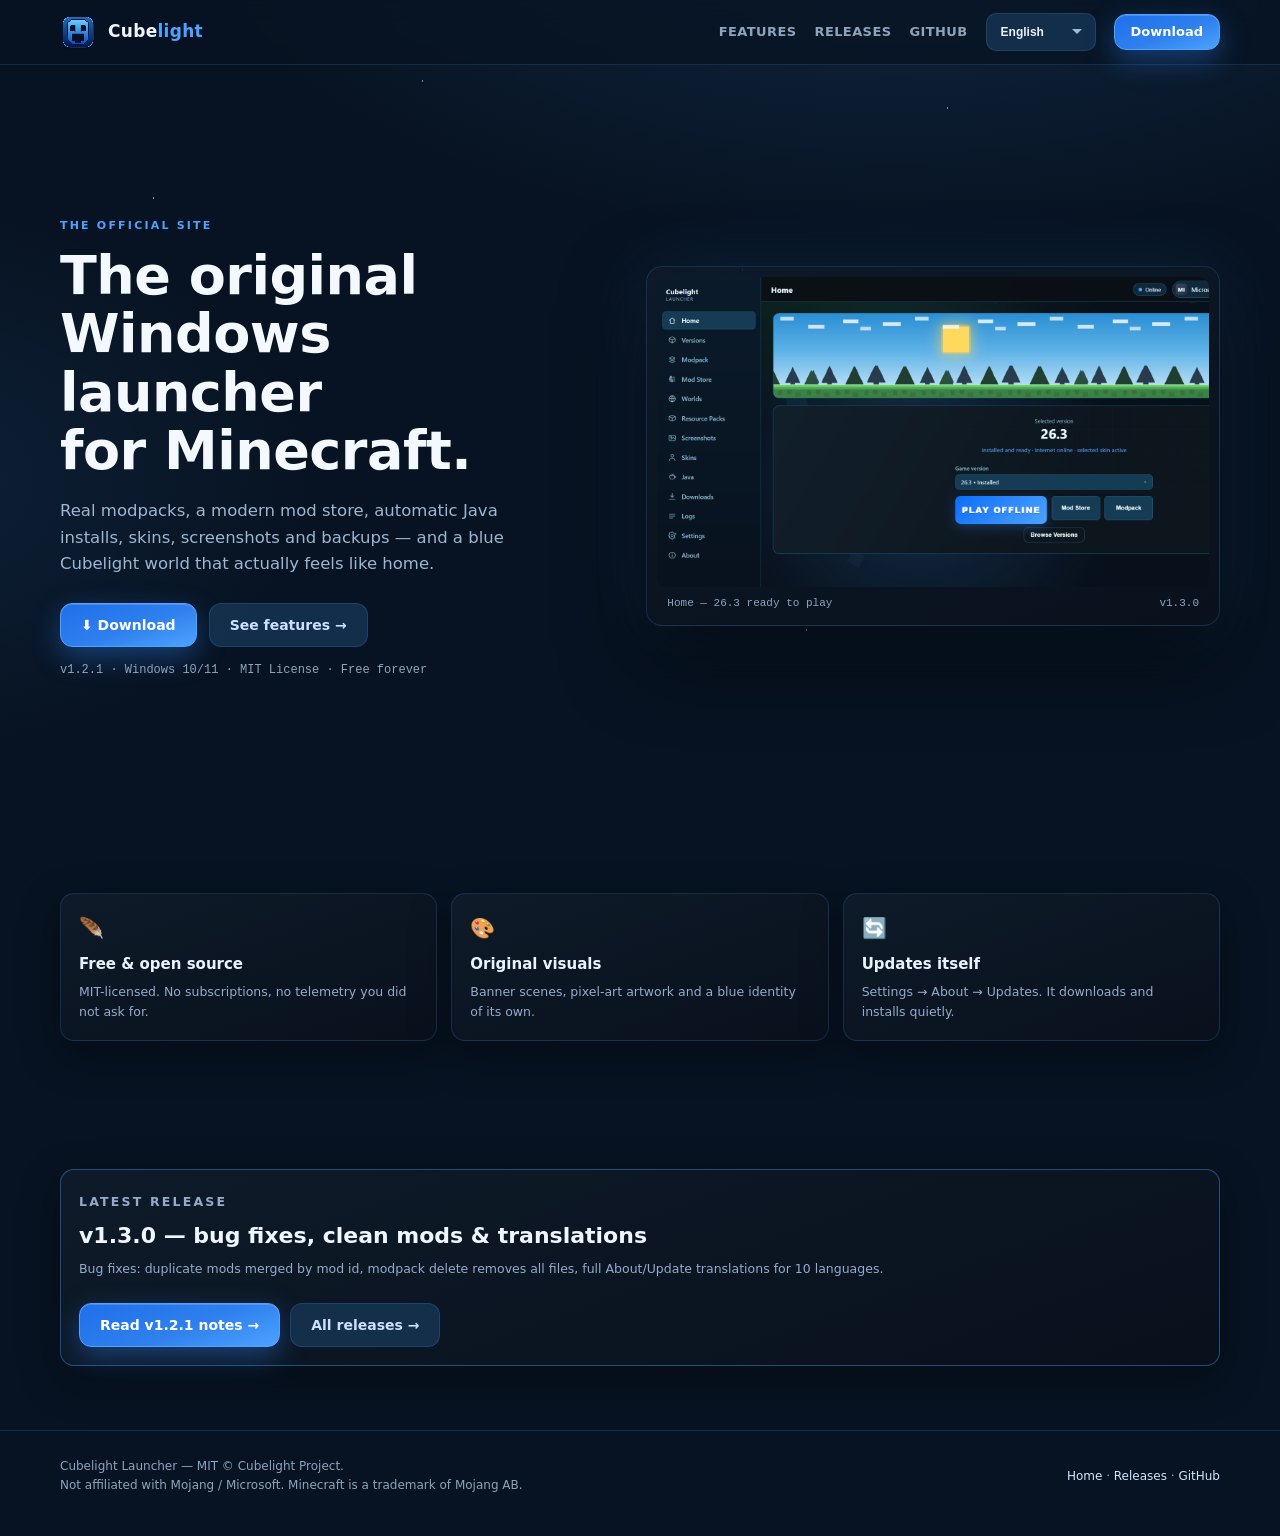
==== commit a1a16493: "Site: v1.3.0 notes and release page" ====
--- a/docs/index.html
+++ b/docs/index.html
@@ -14,60 +14,41 @@
   <div class="wrap">
     <a class="brand" href="index.html"><img src="assets/app-icon.png" alt="Cubelight icon"><span class="name">Cube<span>light</span></span></a>
     <div class="spacer"></div>
-    <a class="link optional" href="releases.html">Releases</a>
-    <a class="link optional" href="https://github.com/nnssti/Cubelight-Launcher">GitHub</a>
-    <a class="btn primary small" href="https://github.com/nnssti/Cubelight-Launcher/releases/latest">Download</a>
+    <a class="link optional" href="features.html" data-i18n="nav.features">Features</a>
+    <a class="link optional" href="releases.html" data-i18n="nav.releases">Releases</a>
+    <a class="link optional" href="https://github.com/nnssti/Cubelight-Launcher" data-i18n="nav.github">GitHub</a>
+    <select class="lang-select" aria-label="Language"></select>
+    <a class="btn primary small" href="https://github.com/nnssti/Cubelight-Launcher/releases/latest" data-i18n="nav.download">Download</a>
   </div>
 </header>
 
 <main>
-<section class="hero">
+<section class="hero" style="min-height: 82vh; display:flex; align-items:center">
   <div class="hero-bg"></div>
-  <div class="wrap">
+  <div class="wrap" style="padding: 30px 0">
     <div>
-      <p class="eyebrow">Cubelight Launcher</p>
-      <h1>The <span class="b">original</span><br>Windows launcher<br>for Minecraft.</h1>
-      <p class="sub">Real modpacks, a modern mod store, automatic Java installs, skins, screenshots, backups — and a blue Cubelight world that actually feels like home. Free, open source, and fast.</p>
+      <p class="eyebrow" data-i18n="home.eyebrow">The official site</p>
+      <h1 data-i18n="home.title" data-i18n-html="true">The <b>original</b><br>Windows launcher<br>for Minecraft.</h1>
+      <p class="sub" data-i18n="home.sub">Real modpacks, a modern mod store, automatic Java installs, skins, screenshots and backups — and a blue Cubelight world that actually feels like home.</p>
       <div class="cta">
-        <a class="btn primary" href="https://github.com/nnssti/Cubelight-Launcher/releases/latest">⬇ Download for Windows</a>
-        <a class="btn" href="releases.html">All releases →</a>
+        <a class="btn primary" href="https://github.com/nnssti/Cubelight-Launcher/releases/latest" data-i18n="home.ctaDownload">⬇ Download</a>
+        <a class="btn" href="features.html" data-i18n="home.ctaFeatures">See features →</a>
       </div>
-      <p class="meta" style="margin-top:14px">v1.2.1 · Windows 10/11 · MIT License · Free forever</p>
+      <p class="meta" style="margin-top:14px" data-i18n="home.stat">v1.3.0 · Windows 10/11 · MIT License · Free forever</p>
     </div>
     <figure class="shot-frame">
       <img src="assets/shot-home.png" alt="Cubelight Launcher home screen">
-      <figcaption class="shot-caption"><span>Home — 26.3 ready to play</span><span>v1.2.1</span></figcaption>
+      <figcaption class="shot-caption"><span data-i18n="home.cap">Home — 26.3 ready to play</span><span>v1.3.0</span></figcaption>
     </figure>
   </div>
 </section>
 
-<section id="gallery">
+<section>
   <div class="wrap">
-    <h2 class="section-title">See it in action</h2>
-    <p class="section-sub">Real screenshots from the latest build — Home, Versions, Skins, Mod Store and Settings.</p>
-    <div class="gallery">
-      <button class="shot" data-full="assets/shot-home.png" data-caption="Home — pick a version, hit Play"><img src="assets/shot-home.png" alt="Home"><span class="tag">Home</span></button>
-      <button class="shot" data-full="assets/shots/shot-versions.png" data-caption="Versions — everything from snapshots to very old releases"><img src="assets/shots/shot-versions.png" alt="Versions"><span class="tag">Versions</span></button>
-      <button class="shot" data-full="assets/shots/shot-mods.png" data-caption="Mod Store — mods and modpacks with one-click install"><img src="assets/shots/shot-mods.png" alt="Mod Store"><span class="tag">Mod Store</span></button>
-      <button class="shot" data-full="assets/shots/shot-skins.png" data-caption="Skins — vanilla + your own, with in-app preview"><img src="assets/shots/shot-skins.png" alt="Skins"><span class="tag">Skins</span></button>
-      <button class="shot" data-full="assets/shots/shot-settings.png" data-caption="Settings — everything about the launcher in one place"><img src="assets/shots/shot-settings.png" alt="Settings"><span class="tag">Settings</span></button>
-    </div>
-  </div>
-</section>
-
-<section id="features">
-  <div class="wrap">
-    <h2 class="section-title">Everything you need to play.</h2>
-    <p class="section-sub">A complete launcher, written from scratch. No bloat, no telemetry you didn't ask for.</p>
-    <div class="features">
-      <div class="card"><div class="icon">📦</div><h3>Modpacks &amp; Mod Store</h3><p>Browse, install and update modpacks and individual mods. Cubelight keeps them isolated from your main setup.</p></div>
-      <div class="card"><div class="icon">☕</div><h3>Java, handled</h3><p>Cubelight finds or installs a compatible Java runtime per version automatically. No PATH editing, no drama.</p></div>
-      <div class="card"><div class="icon">🔑</div><h3>Sign in your way</h3><p>Microsoft account sign-in for Java Edition owners, plus offline play. No fake auth, no tricks.</p></div>
-      <div class="card"><div class="icon">🎨</div><h3>Skins &amp; Screenshots</h3><p>Skins gallery with in-game preview and a screenshot manager — all inside the launcher.</p></div>
-      <div class="card"><div class="icon">🌍</div><h3>Worlds &amp; Backups</h3><p>Manage worlds, and make backups before experimenting — restoring takes one click.</p></div>
-      <div class="card"><div class="icon">🔄</div><h3>In-app updates</h3><p>New release? Settings → About → Updates. It downloads and installs itself quietly.</p></div>
-      <div class="card"><div class="icon">💎</div><h3>Cubelight identity</h3><p>Blocky visuals, animated banner scenes (dawn → storm → snow), blue glow — a look all its own.</p></div>
-      <div class="card"><div class="icon">🛡️</div><h3>Per-user, no admin</h3><p>Installs for you without admin rights. Remove any time from Apps &amp; Features.</p></div>
+    <div class="features" style="grid-template-columns: repeat(3, 1fr)">
+      <div class="card"><div class="icon">🪶</div><h3 data-i18n="home.pillar1.title">Free &amp; open source</h3><p data-i18n="home.pillar1.text">MIT-licensed. No subscriptions, no telemetry you did not ask for.</p></div>
+      <div class="card"><div class="icon">🎨</div><h3 data-i18n="home.pillar2.title">Original visuals</h3><p data-i18n="home.pillar2.text">Banner scenes, pixel-art artwork and a blue identity of its own.</p></div>
+      <div class="card"><div class="icon">🔄</div><h3 data-i18n="home.pillar3.title">Updates itself</h3><p data-i18n="home.pillar3.text">Settings → About → Updates. It downloads and installs quietly.</p></div>
     </div>
   </div>
 </section>
@@ -76,13 +57,13 @@
   <div class="wrap">
     <div class="card" style="display:flex;gap:24px;align-items:center;justify-content:space-between;flex-wrap:wrap;border-color:var(--line-strong)">
       <div>
-        <p class="eyebrow" style="margin-bottom:6px">Latest release</p>
-        <h3 style="font-size:22px;color:var(--text-bright)">v1.2.1 — updates, banner &amp; tray</h3>
-        <p class="section-sub" style="margin-top:6px">In-app updates, animated banner scenes, tray notification, NSIS installer restored.</p>
+        <p class="eyebrow" style="margin-bottom:6px" data-i18n="home.latest.label">Latest release</p>
+        <h3 style="font-size:22px;color:var(--text-bright)">v1.3.0 — bug fixes, clean mods &amp; translations</h3>
+        <p class="section-sub" style="margin-top:6px">Bug fixes: duplicate mods merged by mod id, modpack delete removes all files, full About/Update translations for 10 languages.</p>
       </div>
       <div style="display:flex;gap:10px;flex-wrap:wrap">
-        <a class="btn primary" href="release-v1.2.1.html">Read v1.2.1 notes →</a>
-        <a class="btn" href="releases.html">All releases</a>
+        <a class="btn primary" href="release-v1.3.0.html" data-i18n="home.latest.notes">Read v1.3.0 notes →</a>
+        <a class="btn" href="releases.html" data-i18n="home.allReleases">All releases →</a>
       </div>
     </div>
   </div>
@@ -91,32 +72,12 @@
 
 <footer>
   <div class="wrap foot-wrap">
-    <span>Cubelight Launcher — MIT © Cubelight Project.<br>Not affiliated with Mojang / Microsoft. Minecraft is a trademark of Mojang AB.</span>
-    <span><a href="releases.html">Releases</a> · <a href="https://github.com/nnssti/Cubelight-Launcher">GitHub</a> · <a href="release-v1.2.1.html">v1.2.1</a></span>
+    <span data-i18n="footer.copy" data-i18n-html="true">Cubelight Launcher — MIT © Cubelight Project.<br>Not affiliated with Mojang / Microsoft.</span>
+    <span><a href="index.html" data-i18n="footer.home">Home</a> · <a href="releases.html" data-i18n="footer.releases">Releases</a> · <a href="https://github.com/nnssti/Cubelight-Launcher" data-i18n="footer.github">GitHub</a></span>
   </div>
 </footer>
 
-<div class="lightbox" id="lightbox" role="dialog" aria-label="Screenshot preview">
-  <button type="button" aria-label="Close">✕</button>
-  <img id="lightbox-img" alt="">
-  <p id="lightbox-cap"></p>
-</div>
-
-<script>
-  (function () {
-    var lb = document.getElementById('lightbox');
-    var img = document.getElementById('lightbox-img');
-    var cap = document.getElementById('lightbox-cap');
-    document.querySelectorAll('.shot').forEach(function (btn) {
-      btn.addEventListener('click', function () {
-        img.src = btn.getAttribute('data-full');
-        cap.textContent = btn.getAttribute('data-caption') || '';
-        lb.classList.add('open');
-      });
-    });
-    lb.addEventListener('click', function (e) { if (e.target === lb || e.target.tagName === 'BUTTON') lb.classList.remove('open'); });
-    document.addEventListener('keydown', function (e) { if (e.key === 'Escape') lb.classList.remove('open'); });
-  })();
-</script>
+<script src="assets/i18n.js"></script>
+<script>document.addEventListener('DOMContentLoaded', function () { CI18N.mount(); });</script>
 </body>
 </html>
--- a/docs/assets/style.css
+++ b/docs/assets/style.css
@@ -168,3 +168,24 @@
   .features { grid-template-columns: 1fr; }
   .gallery { grid-template-columns: 1fr; }
 }
+
+/* ---- custom scrollbar ---- */
+:root { scrollbar-color: #4da3ff #0b1624; scrollbar-width: thin; }
+::-webkit-scrollbar { width: 10px; height: 10px; }
+::-webkit-scrollbar-track { background: #0b1624; border-left: 1px solid rgba(77,163,255,.15); }
+::-webkit-scrollbar-thumb { background: linear-gradient(180deg, #4da3ff 0%, #2f80ed 100%); border-radius: 999px; border: 2px solid #0b1624; box-shadow: 0 0 12px rgba(77,163,255,.45); }
+::-webkit-scrollbar-thumb:hover { box-shadow: 0 0 18px rgba(77,163,255,.7); }
+::-webkit-scrollbar-corner { background: #0b1624; }
+
+/* ---- language dropdown ---- */
+select.lang-select { height: 38px; padding: 0 34px 0 14px; border-radius: 10px; border: 1px solid var(--line); background: rgba(22,50,79,.9); color: var(--text); font-size: 12px; font-weight: 700; cursor: pointer; appearance: none; background-image: url("data:image/svg+xml;utf8,<svg xmlns='http://www.w3.org/2000/svg' width='12' height='8' viewBox='0 0 12 8'><path fill='%2399bcd8' d='M1 1l5 5 5-5'/></svg>"); background-repeat: no-repeat; background-position: right 12px center; }
+select.lang-select:focus { outline: 2px solid var(--accent); border-color: var(--accent); }
+select.lang-select option { background: #0f1b2a; color: var(--text); }
+
+/* ---- watch section ---- */
+.watch-grid { display: grid; grid-template-columns: repeat(2, 1fr); gap: 18px; margin-top: 24px; }
+.media-card { background: linear-gradient(160deg, rgba(15,27,42,.94), rgba(9,17,28,.97)); border: 1px solid var(--line); border-radius: 14px; padding: 12px; box-shadow: 0 14px 40px rgba(0,0,0,.35); }
+.media-card video { width: 100%; aspect-ratio: 16/9; display: block; border-radius: 10px; background: #000; }
+.media-card figcaption { display: flex; justify-content: space-between; gap: 8px; padding: 10px 6px 2px; font-size: 12px; color: var(--muted); }
+.media-card figcaption b { color: var(--text-bright); }
+@media (max-width: 900px) { .watch-grid { grid-template-columns: 1fr; } }
